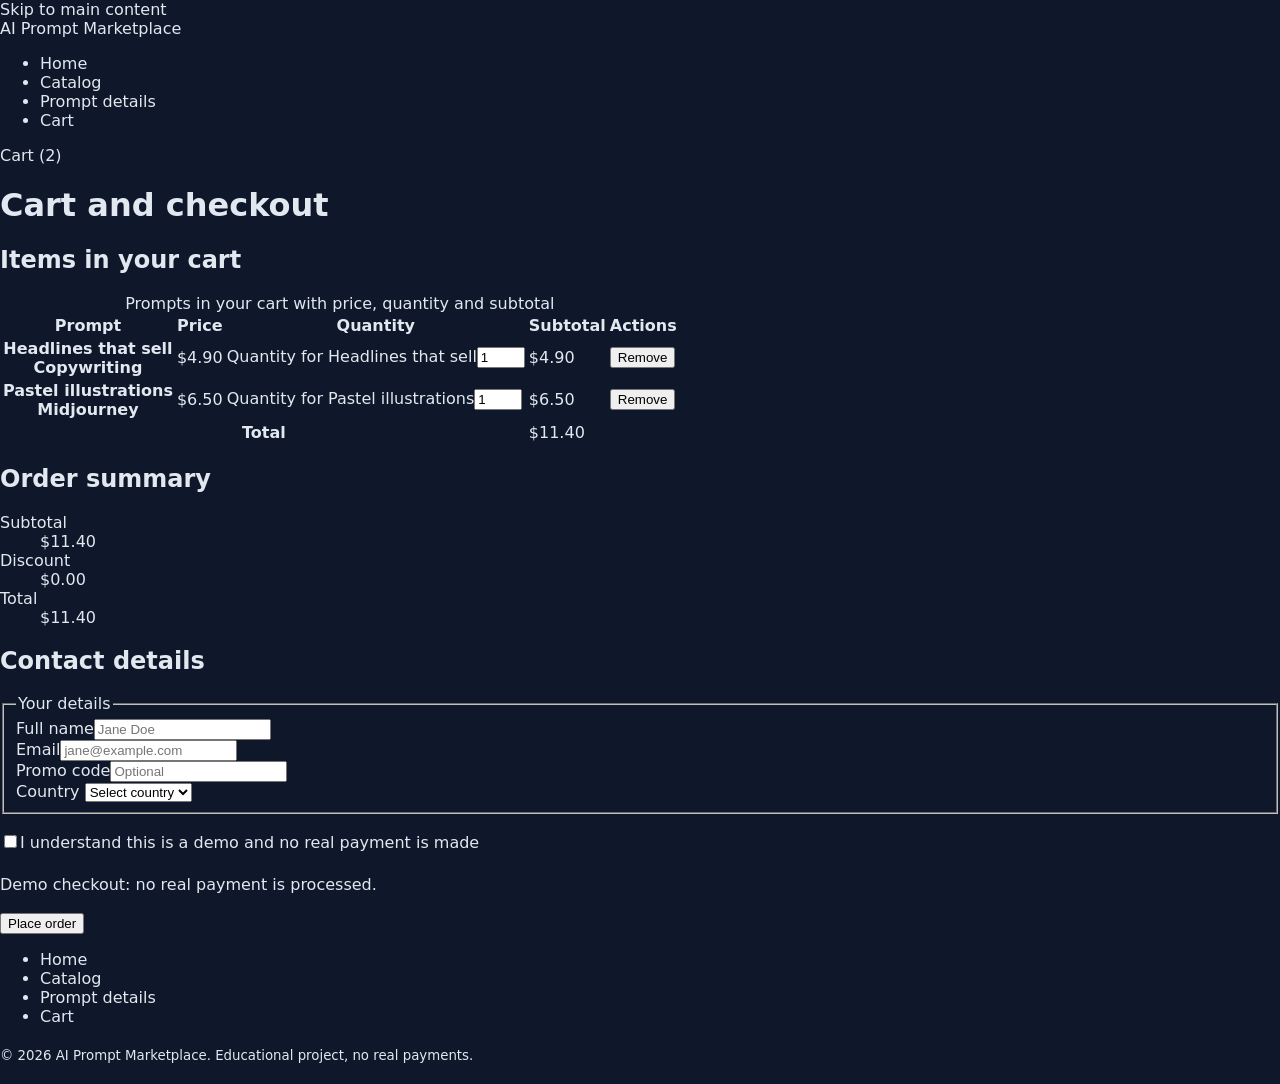
==== cart.html @ f9cf5b2d "Updates" ====
<!doctype html>
<html lang="en">
<head>
  <meta charset="UTF-8">
  <meta name="viewport" content="width=device-width, initial-scale=1">
  <title>Cart and checkout | AI Prompt Marketplace</title>
  <meta name="description" content="Review your cart and complete a demo checkout.">
  <script type="module" crossorigin src="./assets/main-BttJeVBb.js"></script>
  <link rel="stylesheet" crossorigin href="./assets/main-jgb10_rm.css">
</head>
<body class="page-cart">
  <a class="skip-link" href="#main" data-i18n="a11y.skip">Skip to main content</a>
  <header class="site-header">
  <div class="site-header__inner">
    <a class="site-header__logo" href="index.html" aria-label="AI Prompt Marketplace, home page">AI Prompt Marketplace</a>
    <nav class="main-nav" aria-label="Main">
      <ul class="main-nav__list">
        
        <li class="main-nav__item">
          <a class="main-nav__link" href="index.html" data-i18n="nav.home">Home</a>
        </li>
        
        <li class="main-nav__item">
          <a class="main-nav__link" href="catalog.html" data-i18n="nav.catalog">Catalog</a>
        </li>
        
        <li class="main-nav__item">
          <a class="main-nav__link" href="prompt.html" data-i18n="nav.prompt">Prompt details</a>
        </li>
        
        <li class="main-nav__item">
          <a class="main-nav__link" href="cart.html" data-i18n="nav.cart" aria-current="page">Cart</a>
        </li>
        
      </ul>
    </nav>
    <a class="site-header__cart" href="cart.html" aria-label="Cart, 2 items">Cart (<span data-cart-count>2</span>)</a>
  </div>
</header>


  
  <main id="main" class="page page--cart">
    <h1 class="page__title" data-i18n="cart.title">Cart and checkout</h1>
    <div class="checkout">
      <section class="cart" aria-labelledby="cart-title">
        <h2 class="cart__title" id="cart-title" data-i18n="cart.items">Items in your cart</h2>
        <table class="cart-table">
          <caption class="visually-hidden">Prompts in your cart with price, quantity and subtotal</caption>
          <thead>
            <tr><th scope="col">Prompt</th><th scope="col">Price</th><th scope="col">Quantity</th><th scope="col">Subtotal</th><th scope="col"><span class="visually-hidden">Actions</span></th></tr>
          </thead>
          <tbody>
            
            <tr class="cart-table__row">
              <th scope="row"><a class="cart-table__link" href="prompt.html?id=1">Headlines that sell</a><br><span class="cart-table__tag">Copywriting</span></th>
              <td>$4.90</td>
              <td><label class="visually-hidden" for="qty-1">Quantity for Headlines that sell</label><input class="form-field__input" id="qty-1" name="qty-1" type="number" min="1" max="99" value="1"></td>
              <td>$4.90</td>
              <td><button class="button button--small button--secondary" type="button" aria-label="Remove Headlines that sell from cart" data-i18n="cart.remove">Remove</button></td>
            </tr>
            
            <tr class="cart-table__row">
              <th scope="row"><a class="cart-table__link" href="prompt.html?id=2">Pastel illustrations</a><br><span class="cart-table__tag">Midjourney</span></th>
              <td>$6.50</td>
              <td><label class="visually-hidden" for="qty-2">Quantity for Pastel illustrations</label><input class="form-field__input" id="qty-2" name="qty-2" type="number" min="1" max="99" value="1"></td>
              <td>$6.50</td>
              <td><button class="button button--small button--secondary" type="button" aria-label="Remove Pastel illustrations from cart" data-i18n="cart.remove">Remove</button></td>
            </tr>
            
          </tbody>
          <tfoot>
            <tr><th scope="row" colspan="3">Total</th><td colspan="2">$11.40</td></tr>
          </tfoot>
        </table>
      </section>

      <aside class="summary" aria-labelledby="sum-title">
        <h2 class="summary__title" id="sum-title" data-i18n="cart.summary">Order summary</h2>
        <dl class="summary__list">
          <div class="summary__row"><dt>Subtotal</dt><dd>$11.40</dd></div>
          <div class="summary__row"><dt>Discount</dt><dd>$0.00</dd></div>
          <div class="summary__row summary__row--total"><dt>Total</dt><dd>$11.40</dd></div>
        </dl>
      </aside>

      <section class="contact" aria-labelledby="contact-title">
        <h2 class="contact__title" id="contact-title" data-i18n="cart.contact">Contact details</h2>
        <form class="checkout-form" action="cart.html" method="post">
          <fieldset class="form-fieldset">
            <legend class="form-fieldset__legend">Your details</legend>
            <div class="form-field"><label class="form-field__label" for="c-name" data-i18n="form.name">Full name</label><input class="form-field__input" id="c-name" name="name" type="text" placeholder="Jane Doe" autocomplete="name" required></div>
            <div class="form-field"><label class="form-field__label" for="c-email" data-i18n="form.email">Email</label><input class="form-field__input" id="c-email" name="email" type="email" placeholder="jane@example.com" autocomplete="email" required></div>
            <div class="form-field"><label class="form-field__label" for="c-promo" data-i18n="form.promo">Promo code</label><input class="form-field__input" id="c-promo" name="promo" type="text" placeholder="Optional"></div>
            <div class="form-field"><label class="form-field__label" for="c-country" data-i18n="form.country">Country</label>
              <select class="form-field__input" id="c-country" name="country" required><option value="">Select country</option><option>Ukraine</option><option>Poland</option><option>Germany</option><option>United States</option></select></div>
          </fieldset>
          <p class="form-check"><input class="form-check__input" id="c-terms" name="terms" type="checkbox" required><label class="form-check__label" for="c-terms">I understand this is a demo and no real payment is made</label></p>
          <p class="checkout-form__note" role="note" data-i18n="cart.demo">Demo checkout: no real payment is processed.</p>
          <button class="button button--primary" type="submit" data-i18n="cart.place">Place order</button>
        </form>
      </section>
    </div>
  </main>
  <footer class="site-footer">
  <nav class="footer-nav" aria-label="Footer">
    <ul class="footer-nav__list">
      <li class="footer-nav__item"><a class="footer-nav__link" href="index.html">Home</a></li><li class="footer-nav__item"><a class="footer-nav__link" href="catalog.html">Catalog</a></li><li class="footer-nav__item"><a class="footer-nav__link" href="prompt.html">Prompt details</a></li><li class="footer-nav__item"><a class="footer-nav__link" href="cart.html">Cart</a></li>
    </ul>
  </nav>
  <p class="site-footer__copy"><small data-i18n="footer.copy">&copy; 2026 AI Prompt Marketplace. Educational project, no real payments.</small></p>
</footer>

</body>
</html>
---- assets/main-jgb10_rm.css ----
*{box-sizing:border-box}html,body{margin:0;padding:0}body{background:#0f172a;color:#e2e8f0;font-family:system-ui,-apple-system,Segoe UI,Roboto,Arial,sans-serif;font-size:16px}a{color:inherit;text-decoration:none}img{display:block;max-width:100%;height:auto}h1{font-size:2rem}h2{font-size:1.5rem}p{font-size:1rem;line-height:1.6}.container{width:100%;max-width:1200px;margin-inline:auto;padding-inline:16px}.u-header{border-bottom:1px solid rgba(255,255,255,.1)}.u-nav{width:100%;max-width:1200px;margin-inline:auto;padding-inline:16px;display:flex;align-items:center;gap:16px;justify-content:space-between;padding-block:12px}.u-menu{display:flex;align-items:center;gap:12px;list-style:none;margin:0;padding:0}.u-footer{width:100%;max-width:1200px;margin-inline:auto;padding-inline:16px;padding:24px 0;border-top:1px solid rgba(255,255,255,.1);margin-top:40px}.home{width:100%;max-width:1200px;margin-inline:auto;padding-inline:16px;padding-block:24px}.home__title{margin-bottom:16px}.home__grid{display:grid;grid-template-columns:1fr;gap:12px}@media (min-width: 768px){.home__grid{grid-template-columns:repeat(2,1fr)}}@media (min-width: 1280px){.home__grid{grid-template-columns:repeat(3,1fr)}}.card{padding:16px;border:1px solid rgba(255,255,255,.08);border-radius:8px;background:#ffffff05}
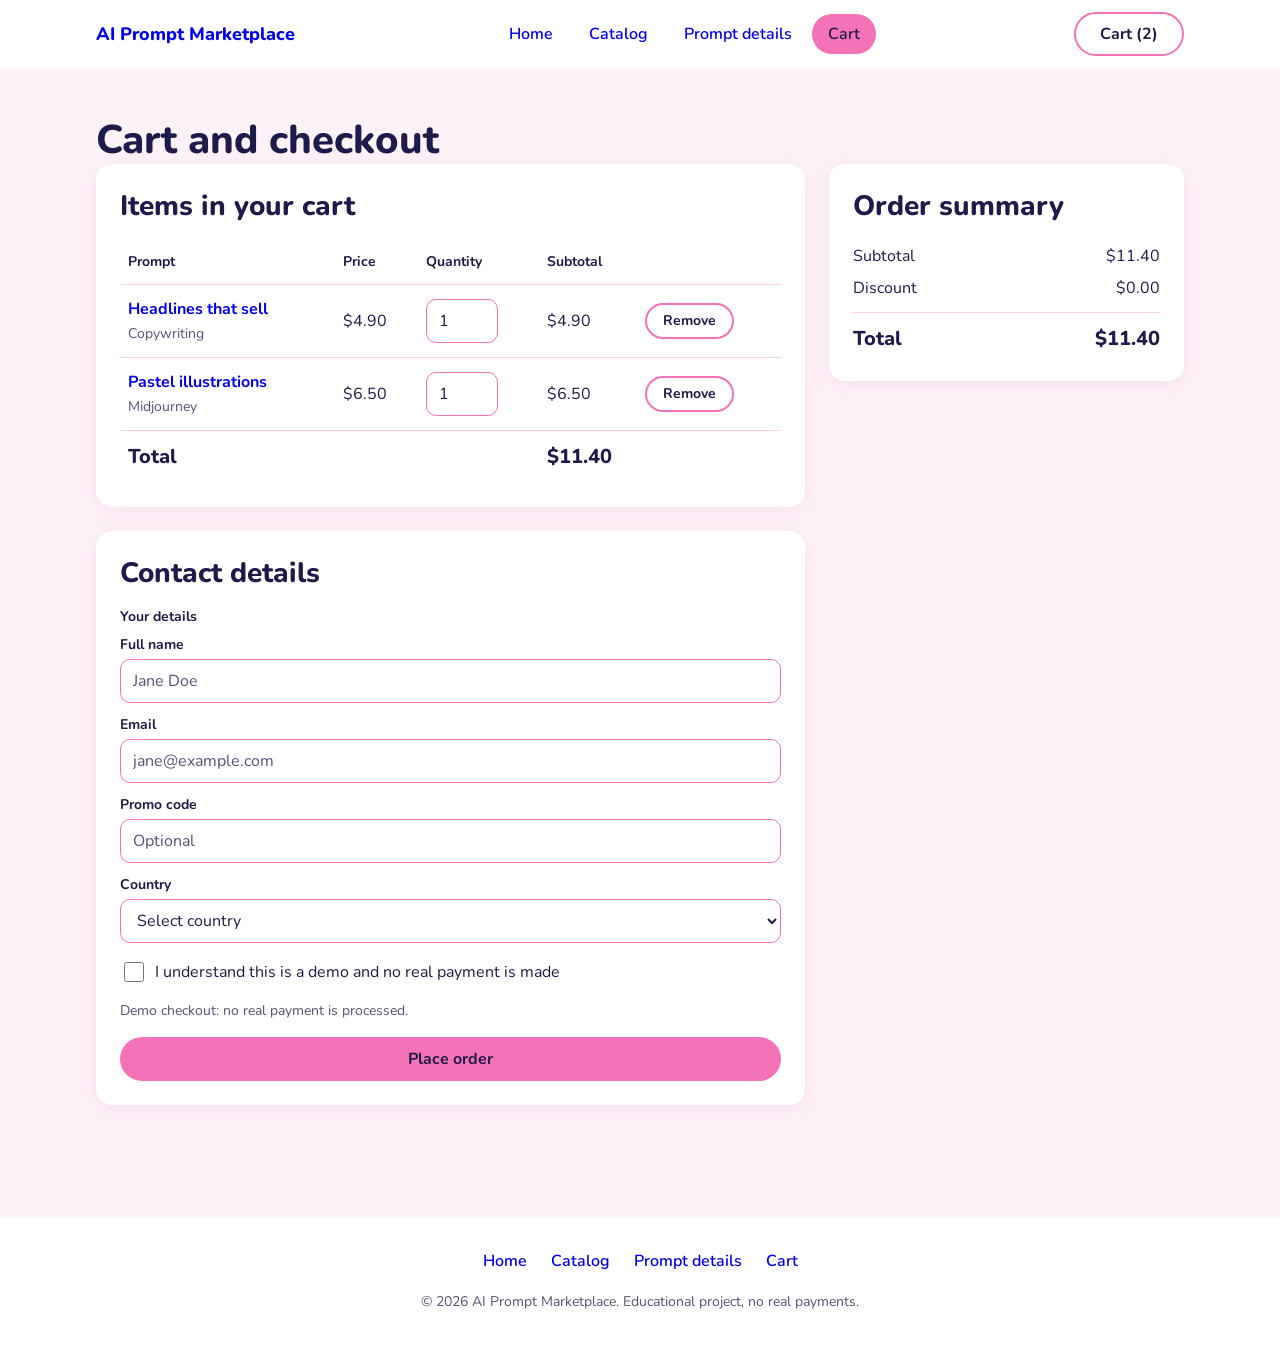
==== commit f43d3121: "Updates" ====
--- a/cart.html
+++ b/cart.html
@@ -6,8 +6,8 @@
   <meta name="viewport" content="width=device-width, initial-scale=1">
   <title>Cart and checkout | AI Prompt Marketplace</title>
   <meta name="description" content="Review your cart and complete a demo checkout.">
-  <script type="module" crossorigin src="./assets/main-BttJeVBb.js"></script>
-  <link rel="stylesheet" crossorigin href="./assets/main-jgb10_rm.css">
+  <script type="module" crossorigin src="./assets/main-CTeQUShq.js"></script>
+  <link rel="stylesheet" crossorigin href="./assets/main-AHT3iU0Q.css">
 </head>
 <body class="page-cart">
   <a class="skip-link" href="#main" data-i18n="a11y.skip">Skip to main content</a>
--- a/assets/main-AHT3iU0Q.css
+++ b/assets/main-AHT3iU0Q.css
@@ -0,0 +1 @@
+@import"https://fonts.googleapis.com/css2?family=Nunito:wght@400;600;700;800&display=swap";:root{--color-bg: #fdf2f8;--color-text: #1e1b4b;--color-accent: #f472b6;--color-surface: #ffffff;--color-accent-hover: #f9a8d4;--color-on-accent: #1e1b4b;--color-muted: rgb(33.6274509804%, 31.6666666667%, 46.3725490196%);--color-line: rgb(98.4901960784%, 80.6470588235%, 89.9803921569%);--color-tint: rgb(99.0509803922%, 87.8352941176%, 93.7019607843%);--font-family: Nunito, system-ui, -apple-system, Segoe UI, sans-serif}[data-theme=dark]{--color-bg: #1e1b4b;--color-text: #fdf2f8;--color-surface: rgb(22.3529411765%, 21.3176470588%, 37.8823529412%);--color-muted: rgb(77.3529411765%, 73.8235294118%, 80.2941176471%);--color-line: rgb(41.137254902%, 22.5294117647%, 44.0980392157%);--color-tint: rgb(32.7450980392%, 19.1176470588%, 39.9019607843%)}*,*:before,*:after{box-sizing:border-box}html{-webkit-text-size-adjust:100%;scroll-behavior:smooth}body,h1,h2,h3,p,figure,dl,dd,ol,ul{margin:0}ul[class],ol[class]{padding:0;list-style:none}img,picture{display:block;max-width:100%}button,input,select,textarea{font:inherit;color:inherit}table{width:100%;border-collapse:collapse}body{display:flex;flex-direction:column;min-height:100vh;background:var(--color-bg);color:var(--color-text);font-family:var(--font-family);font-size:1rem;line-height:1.5rem;font-weight:400}main{flex:1}h1{font-size:2rem;line-height:2.5rem;font-weight:800}@media (min-width: 1280px){h1{font-size:2.5rem;line-height:3rem}}h2{font-size:1.5rem;line-height:2rem;font-weight:800}@media (min-width: 1280px){h2{font-size:1.75rem;line-height:2.25rem}}h3{font-size:1.125rem;line-height:1.5rem;font-weight:800}small{color:var(--color-muted);font-size:.875rem;line-height:1.25rem;font-weight:400}pre,code{font-family:ui-monospace,Menlo,Consolas,monospace}:focus-visible{outline:3px solid var(--color-text);outline-offset:2px}.container{width:100%;max-width:1440px;margin-inline:auto;padding-inline:16px}@media (min-width: 768px){.container{padding-inline:32px}}@media (min-width: 1280px){.container{padding-inline:96px}}.row{--gutter: 16px;display:flex;flex-wrap:wrap;margin-inline:calc(var(--gutter) / -2);row-gap:var(--gutter)}@media (min-width: 768px){.row{--gutter: 24px}}@media (min-width: 1280px){.row{--gutter: 24px}}.col-1{flex:0 0 8.3333333333%;max-width:8.3333333333%;min-width:0;padding-inline:calc(var(--gutter) / 2)}.col-2{flex:0 0 16.6666666667%;max-width:16.6666666667%;min-width:0;padding-inline:calc(var(--gutter) / 2)}.col-3{flex:0 0 25%;max-width:25%;min-width:0;padding-inline:calc(var(--gutter) / 2)}.col-4{flex:0 0 33.3333333333%;max-width:33.3333333333%;min-width:0;padding-inline:calc(var(--gutter) / 2)}.col-5{flex:0 0 41.6666666667%;max-width:41.6666666667%;min-width:0;padding-inline:calc(var(--gutter) / 2)}.col-6{flex:0 0 50%;max-width:50%;min-width:0;padding-inline:calc(var(--gutter) / 2)}.col-7{flex:0 0 58.3333333333%;max-width:58.3333333333%;min-width:0;padding-inline:calc(var(--gutter) / 2)}.col-8{flex:0 0 66.6666666667%;max-width:66.6666666667%;min-width:0;padding-inline:calc(var(--gutter) / 2)}.col-9{flex:0 0 75%;max-width:75%;min-width:0;padding-inline:calc(var(--gutter) / 2)}.col-10{flex:0 0 83.3333333333%;max-width:83.3333333333%;min-width:0;padding-inline:calc(var(--gutter) / 2)}.col-11{flex:0 0 91.6666666667%;max-width:91.6666666667%;min-width:0;padding-inline:calc(var(--gutter) / 2)}.col-12{flex:0 0 100%;max-width:100%;min-width:0;padding-inline:calc(var(--gutter) / 2)}@media (min-width: 768px){.col-md-1{flex:0 0 8.3333333333%;max-width:8.3333333333%;min-width:0;padding-inline:calc(var(--gutter) / 2)}.col-md-2{flex:0 0 16.6666666667%;max-width:16.6666666667%;min-width:0;padding-inline:calc(var(--gutter) / 2)}.col-md-3{flex:0 0 25%;max-width:25%;min-width:0;padding-inline:calc(var(--gutter) / 2)}.col-md-4{flex:0 0 33.3333333333%;max-width:33.3333333333%;min-width:0;padding-inline:calc(var(--gutter) / 2)}.col-md-5{flex:0 0 41.6666666667%;max-width:41.6666666667%;min-width:0;padding-inline:calc(var(--gutter) / 2)}.col-md-6{flex:0 0 50%;max-width:50%;min-width:0;padding-inline:calc(var(--gutter) / 2)}.col-md-7{flex:0 0 58.3333333333%;max-width:58.3333333333%;min-width:0;padding-inline:calc(var(--gutter) / 2)}.col-md-8{flex:0 0 66.6666666667%;max-width:66.6666666667%;min-width:0;padding-inline:calc(var(--gutter) / 2)}.col-md-9{flex:0 0 75%;max-width:75%;min-width:0;padding-inline:calc(var(--gutter) / 2)}.col-md-10{flex:0 0 83.3333333333%;max-width:83.3333333333%;min-width:0;padding-inline:calc(var(--gutter) / 2)}.col-md-11{flex:0 0 91.6666666667%;max-width:91.6666666667%;min-width:0;padding-inline:calc(var(--gutter) / 2)}.col-md-12{flex:0 0 100%;max-width:100%;min-width:0;padding-inline:calc(var(--gutter) / 2)}}@media (min-width: 1280px){.col-lg-1{flex:0 0 8.3333333333%;max-width:8.3333333333%;min-width:0;padding-inline:calc(var(--gutter) / 2)}.col-lg-2{flex:0 0 16.6666666667%;max-width:16.6666666667%;min-width:0;padding-inline:calc(var(--gutter) / 2)}.col-lg-3{flex:0 0 25%;max-width:25%;min-width:0;padding-inline:calc(var(--gutter) / 2)}.col-lg-4{flex:0 0 33.3333333333%;max-width:33.3333333333%;min-width:0;padding-inline:calc(var(--gutter) / 2)}.col-lg-5{flex:0 0 41.6666666667%;max-width:41.6666666667%;min-width:0;padding-inline:calc(var(--gutter) / 2)}.col-lg-6{flex:0 0 50%;max-width:50%;min-width:0;padding-inline:calc(var(--gutter) / 2)}.col-lg-7{flex:0 0 58.3333333333%;max-width:58.3333333333%;min-width:0;padding-inline:calc(var(--gutter) / 2)}.col-lg-8{flex:0 0 66.6666666667%;max-width:66.6666666667%;min-width:0;padding-inline:calc(var(--gutter) / 2)}.col-lg-9{flex:0 0 75%;max-width:75%;min-width:0;padding-inline:calc(var(--gutter) / 2)}.col-lg-10{flex:0 0 83.3333333333%;max-width:83.3333333333%;min-width:0;padding-inline:calc(var(--gutter) / 2)}.col-lg-11{flex:0 0 91.6666666667%;max-width:91.6666666667%;min-width:0;padding-inline:calc(var(--gutter) / 2)}.col-lg-12{flex:0 0 100%;max-width:100%;min-width:0;padding-inline:calc(var(--gutter) / 2)}}.skip-link{position:absolute;top:.5rem;left:1rem;z-index:200;padding:.5rem 1rem;border-radius:10px;background:var(--color-text);color:var(--color-bg);transform:translateY(-200%)}.skip-link:focus{transform:none}.site-header{position:sticky;top:0;z-index:100;background:var(--color-surface)}.site-header__inner{display:flex;flex-direction:row;justify-content:space-between;align-items:center;flex-wrap:wrap;gap:.5rem 1rem;padding-block:.75rem;width:100%;max-width:1440px;margin-inline:auto;padding-inline:16px}@media (min-width: 768px){.site-header__inner{padding-inline:32px}}@media (min-width: 1280px){.site-header__inner{padding-inline:96px}}.site-header__logo{text-decoration:none;font-size:1.125rem;line-height:1.5rem;font-weight:800}.site-header__cart{display:inline-flex;align-items:center;justify-content:center;min-height:2.75rem;padding:0 1.5rem;border:2px solid transparent;border-radius:999px;font-weight:700;text-decoration:none;cursor:pointer;transition:background-color .2s ease,border-color .2s ease}.site-header__cart:focus-visible{outline:3px solid var(--color-text);outline-offset:2px}.site-header__cart{background:transparent;border-color:var(--color-accent);color:var(--color-text)}.site-header__cart:hover{background:var(--color-accent-hover)}.main-nav{order:3;width:100%;overflow-x:auto}@media (min-width: 768px){.main-nav{order:0;width:auto;overflow:visible}}.main-nav__list{display:flex;flex-direction:row;justify-content:flex-start;align-items:center;flex-wrap:nowrap;gap:.25rem}.main-nav__link{display:block;padding:.5rem 1rem;border-radius:999px;font-weight:600;text-decoration:none;white-space:nowrap;transition:background-color .2s ease}.main-nav__link:hover{background:var(--color-tint)}.main-nav__link[aria-current=page]{background:var(--color-accent);color:var(--color-on-accent)}.site-footer{margin-top:clamp(2rem,1.2173913043rem + 3.4782608696vw,4rem);padding-block:2rem;background:var(--color-surface);text-align:center}.site-footer__copy{margin-top:1rem}.footer-nav__list{display:flex;flex-direction:row;justify-content:center;align-items:center;flex-wrap:wrap;gap:.5rem 1.5rem}.footer-nav__link{font-weight:600;text-decoration:none}.footer-nav__link:hover{text-decoration:underline}.page{padding-block:clamp(1.5rem,.9130434783rem + 2.6086956522vw,3rem);width:100%;max-width:1440px;margin-inline:auto;padding-inline:16px}@media (min-width: 768px){.page{padding-inline:32px}}@media (min-width: 1280px){.page{padding-inline:96px}}.page__header{margin-bottom:2rem}.page__title{font-size:2rem;line-height:2.5rem;font-weight:800}@media (min-width: 1280px){.page__title{font-size:2.5rem;line-height:3rem}}.page__lead{color:var(--color-muted)}.section{margin-top:clamp(2rem,1.2173913043rem + 3.4782608696vw,4rem)}.section__title{margin-bottom:1.5rem}.section__more{margin-top:1.5rem}.section__link{font-weight:700}.button{display:inline-flex;align-items:center;justify-content:center;min-height:2.75rem;padding:0 1.5rem;border:2px solid transparent;border-radius:999px;font-weight:700;text-decoration:none;cursor:pointer;transition:background-color .2s ease,border-color .2s ease}.button:focus-visible{outline:3px solid var(--color-text);outline-offset:2px}.button{background:var(--color-accent);color:var(--color-on-accent)}.button:hover{background:var(--color-accent-hover)}.button{font-size:1rem;line-height:1.5rem;font-weight:400;font-weight:700}.button--secondary{background:transparent;border-color:var(--color-accent);color:var(--color-text)}.button--secondary:hover{background:var(--color-accent-hover)}.button--small{min-height:2.25rem;padding:0 1rem;font-size:.875rem;line-height:1.25rem;font-weight:700}.picture{display:block}.picture__img{display:block;width:100%;height:auto;aspect-ratio:3/2;object-fit:cover;border-radius:12px;background:var(--color-tint)}.prompt-list{--gutter: 16px;display:flex;flex-wrap:wrap;margin-inline:calc(var(--gutter) / -2);row-gap:var(--gutter)}@media (min-width: 768px){.prompt-list{--gutter: 24px}}@media (min-width: 1280px){.prompt-list{--gutter: 24px}}.prompt-list__item{display:flex;flex:0 0 100%;max-width:100%;min-width:0;padding-inline:calc(var(--gutter) / 2)}@media (min-width: 768px){.prompt-list__item{flex:0 0 50%;max-width:50%;min-width:0;padding-inline:calc(var(--gutter) / 2)}}@media (min-width: 1280px){.prompt-list__item{flex:0 0 33.3333333333%;max-width:33.3333333333%;min-width:0;padding-inline:calc(var(--gutter) / 2)}}.prompt-list__item:nth-child(2) .prompt-card{animation-delay:.1s}.prompt-list__item:nth-child(3) .prompt-card{animation-delay:.2s}.prompt-card{background:var(--color-surface);border-radius:16px;box-shadow:0 4px 18px #f472b626;transition:transform .2s ease,box-shadow .2s ease}.prompt-card:hover{transform:translateY(-4px)}.prompt-card{animation:appear .4s ease-out 0s both;display:flex;flex-direction:column;gap:.75rem;width:100%;padding:1rem}.prompt-card__media{margin:0}.prompt-card__body{display:flex;flex-direction:column;justify-content:flex-start;align-items:stretch;flex-wrap:nowrap;gap:.5rem;flex:1}.prompt-card__tag{align-self:flex-start;display:inline-block;padding:.25rem .75rem;border-radius:999px;background:var(--color-tint);font-size:.75rem;line-height:1rem;font-weight:700}.prompt-card__title{font-size:1.125rem;line-height:1.5rem;font-weight:800}.prompt-card__link{text-decoration:none}.prompt-card__link:hover{text-decoration:underline}.prompt-card__author{color:var(--color-muted);font-size:.875rem;line-height:1.25rem;font-weight:400}.prompt-card__rating{font-size:.875rem;line-height:1.25rem;font-weight:700}.prompt-card__footer{display:flex;flex-direction:row;justify-content:space-between;align-items:center;flex-wrap:wrap;gap:.75rem;margin-top:auto;padding-top:.5rem}.prompt-card__price{font-size:1.25rem;line-height:1.75rem;font-weight:800}.form-field{display:flex;flex-direction:column;justify-content:flex-start;align-items:stretch;flex-wrap:nowrap;gap:.25rem}.form-field__label{font-size:.875rem;line-height:1.25rem;font-weight:700}.form-field__input{width:100%;min-height:2.75rem;padding:.5rem .75rem;border:1.5px solid var(--color-accent);border-radius:10px;background:var(--color-surface);color:var(--color-text)}.form-field__input::placeholder{color:var(--color-muted)}.form-field__input:focus-visible{outline:3px solid var(--color-text);outline-offset:2px;border-color:var(--color-text)}.form-fieldset{display:flex;flex-direction:column;justify-content:flex-start;align-items:stretch;flex-wrap:nowrap;gap:.75rem;min-width:0;margin:0;padding:0;border:0}.form-fieldset__legend{margin-bottom:.5rem;padding:0;font-size:.875rem;line-height:1.25rem;font-weight:700}.form-check{display:flex;flex-direction:row;justify-content:flex-start;align-items:center;flex-wrap:nowrap;gap:.5rem}.form-check__input{width:1.25rem;height:1.25rem;accent-color:var(--color-accent)}.specs th,.specs td,.cart-table th,.cart-table td{padding:.75rem .5rem;border-bottom:1px solid var(--color-line);text-align:left;vertical-align:middle}.specs th[scope=row]{width:40%;color:var(--color-muted)}.cart-table{min-width:35rem}.cart-table thead th{font-size:.875rem;line-height:1.25rem;font-weight:700}.cart-table tfoot th,.cart-table tfoot td{border-bottom:0;font-size:1.25rem;line-height:1.75rem;font-weight:800}.cart-table input[type=number]{width:4.5rem}.cart-table__link{font-weight:700;text-decoration:none}.cart-table__link:hover{text-decoration:underline}.cart-table__tag{color:var(--color-muted);font-size:.875rem;line-height:1.25rem;font-weight:400}.breadcrumbs{margin-bottom:1.5rem}.breadcrumbs__list{display:flex;flex-direction:row;justify-content:flex-start;align-items:center;flex-wrap:wrap;gap:.5rem;color:var(--color-muted);font-size:.875rem;line-height:1.25rem;font-weight:400}.breadcrumbs__item+.breadcrumbs__item:before{content:"/";margin-right:.5rem}.breadcrumbs__link{text-decoration:none}.breadcrumbs__link:hover{text-decoration:underline}.pagination{margin-top:2rem}.pagination__list{display:flex;flex-direction:row;justify-content:center;align-items:center;flex-wrap:wrap;gap:.5rem}.pagination__link{display:inline-flex;align-items:center;justify-content:center;min-height:2.75rem;padding:0 1.5rem;border:2px solid transparent;border-radius:999px;font-weight:700;text-decoration:none;cursor:pointer;transition:background-color .2s ease,border-color .2s ease}.pagination__link:focus-visible{outline:3px solid var(--color-text);outline-offset:2px}.pagination__link{background:transparent;border-color:var(--color-accent);color:var(--color-text)}.pagination__link:hover{background:var(--color-accent-hover)}.pagination__link{min-width:2.75rem;padding:0 .75rem}.pagination__link[aria-current=page]{background:var(--color-accent)}.code-block{margin:0;padding:1rem;overflow-x:auto;border-radius:12px;background:var(--color-text);color:var(--color-bg);font-size:.875rem;line-height:1.25rem;font-weight:400}.review{margin-top:1rem;padding-top:1rem;border-top:1px solid var(--color-line)}.review__author{font-size:.875rem;line-height:1.25rem;font-weight:700}.review__rating,.review__date{color:var(--color-muted);font-size:.875rem;line-height:1.25rem;font-weight:400}.review__text{margin-block:.25rem}.hero{--gutter: 16px;display:flex;flex-wrap:wrap;margin-inline:calc(var(--gutter) / -2);row-gap:var(--gutter)}@media (min-width: 768px){.hero{--gutter: 24px}}@media (min-width: 1280px){.hero{--gutter: 24px}}.hero{align-items:center;padding-block:clamp(.5rem,-.4782608696rem + 4.347826087vw,3rem)}.hero__content{flex:0 0 100%;max-width:100%;min-width:0;padding-inline:calc(var(--gutter) / 2);animation:slide-in .6s ease-out 0s both}@media (min-width: 1280px){.hero__content{flex:0 0 58.3333333333%;max-width:58.3333333333%;min-width:0;padding-inline:calc(var(--gutter) / 2)}}.hero__media{flex:0 0 100%;max-width:100%;min-width:0;padding-inline:calc(var(--gutter) / 2);animation:fade .8s ease-out 0s both;margin:0}@media (min-width: 1280px){.hero__media{flex:0 0 41.6666666667%;max-width:41.6666666667%;min-width:0;padding-inline:calc(var(--gutter) / 2)}}.hero__title{margin-bottom:1rem;font-size:2rem;line-height:2.5rem;font-weight:800}@media (min-width: 1280px){.hero__title{font-size:3.5rem;line-height:4rem}}.hero__text{max-width:52ch;margin-bottom:1.5rem;color:var(--color-muted);font-size:1.125rem;line-height:1.75rem;font-weight:400}.hero__actions{display:flex;flex-direction:row;justify-content:flex-start;align-items:center;flex-wrap:wrap;gap:.75rem}.features{--gutter: 16px;display:flex;flex-wrap:wrap;margin-inline:calc(var(--gutter) / -2);row-gap:var(--gutter)}@media (min-width: 768px){.features{--gutter: 24px}}@media (min-width: 1280px){.features{--gutter: 24px}}.features__item{display:flex;flex:0 0 100%;max-width:100%;min-width:0;padding-inline:calc(var(--gutter) / 2)}@media (min-width: 1280px){.features__item{flex:0 0 33.3333333333%;max-width:33.3333333333%;min-width:0;padding-inline:calc(var(--gutter) / 2)}}.feature{background:var(--color-surface);border-radius:16px;box-shadow:0 4px 18px #f472b626;width:100%;padding:1.5rem}.feature__title{margin-bottom:.5rem}.feature__text{color:var(--color-muted)}.newsletter{background:var(--color-surface);border-radius:24px;box-shadow:0 4px 18px #f472b626;margin-top:clamp(2rem,1.2173913043rem + 3.4782608696vw,4rem);padding:1.5rem}.newsletter__title{margin-bottom:1rem}.newsletter__form{display:grid;grid-template-columns:repeat(1,minmax(0,1fr));gap:.75rem;align-items:center}@media (min-width: 768px){.newsletter__form{grid-template-columns:auto minmax(0,1fr) auto}}.catalog{--gutter: 16px;display:flex;flex-wrap:wrap;margin-inline:calc(var(--gutter) / -2);row-gap:var(--gutter)}@media (min-width: 768px){.catalog{--gutter: 24px}}@media (min-width: 1280px){.catalog{--gutter: 24px}}.catalog{align-items:flex-start}.filters{flex:0 0 100%;max-width:100%;min-width:0;padding-inline:calc(var(--gutter) / 2)}@media (min-width: 1280px){.filters{flex:0 0 25%;max-width:25%;min-width:0;padding-inline:calc(var(--gutter) / 2)}}.filters__title{margin-bottom:.75rem}.filters__form{background:var(--color-surface);border-radius:16px;box-shadow:0 4px 18px #f472b626;display:flex;flex-direction:column;justify-content:flex-start;align-items:stretch;flex-wrap:nowrap;gap:1rem;padding:1.5rem}.results{flex:0 0 100%;max-width:100%;min-width:0;padding-inline:calc(var(--gutter) / 2)}@media (min-width: 1280px){.results{flex:0 0 75%;max-width:75%;min-width:0;padding-inline:calc(var(--gutter) / 2)}}.results__toolbar{display:flex;flex-direction:row;justify-content:space-between;align-items:center;flex-wrap:wrap;gap:.75rem;margin-bottom:1.5rem}.results__toolbar select{width:auto}.results__count{font-size:.875rem;line-height:1.25rem;font-weight:700}.details{display:grid;grid-template-columns:repeat(1,minmax(0,1fr));gap:1.5rem}@media (min-width: 1280px){.details{grid-template-columns:minmax(0,7fr) minmax(0,5fr);gap:2rem;align-items:start}}.product{display:flex;flex-direction:column;justify-content:flex-start;align-items:stretch;flex-wrap:nowrap;gap:1.5rem}.product__media{margin:0}.product__tag{margin-bottom:.5rem;display:inline-block;padding:.25rem .75rem;border-radius:999px;background:var(--color-tint);font-size:.75rem;line-height:1rem;font-weight:700}.product__title{font-size:2rem;line-height:2.5rem;font-weight:800}@media (min-width: 1280px){.product__title{font-size:2.5rem;line-height:3rem}}.product__meta,.product__rating{color:var(--color-muted)}.product__subtitle{margin-bottom:.75rem}.product__list{margin:0;padding-left:1.5rem}.product__offer{position:absolute!important;width:1px;height:1px;margin:-1px;padding:0;overflow:hidden;clip-path:inset(50%);white-space:nowrap;border:0}.buy-box{background:var(--color-surface);border-radius:24px;box-shadow:0 4px 18px #f472b626;display:flex;flex-direction:column;justify-content:flex-start;align-items:stretch;flex-wrap:nowrap;gap:.75rem;padding:1.5rem}@media (min-width: 1280px){.buy-box{position:sticky;top:4rem}}.buy-box__price{font-size:2rem;line-height:2.5rem;font-weight:800}@media (min-width: 1280px){.buy-box__price{font-size:2.5rem;line-height:3rem}}.buy-box__note{color:var(--color-muted)}.buy-box__form,.buy-box__back{display:grid}.checkout{display:grid;gap:1.5rem;grid-template-columns:minmax(0,1fr);grid-template-areas:"cart" "contact" "summary"}@media (min-width: 1280px){.checkout{grid-template-columns:minmax(0,2fr) minmax(0,1fr);grid-template-areas:"cart summary" "contact .";align-items:start}}.cart,.contact,.summary{background:var(--color-surface);border-radius:16px;box-shadow:0 4px 18px #f472b626;padding:1.5rem}.cart{grid-area:cart;overflow-x:auto}.cart__title{margin-bottom:1rem}.contact{grid-area:contact}.contact__title{margin-bottom:1rem}.checkout-form{display:flex;flex-direction:column;justify-content:flex-start;align-items:stretch;flex-wrap:nowrap;gap:1rem}.checkout-form__note{color:var(--color-muted);font-size:.875rem;line-height:1.25rem;font-weight:400}.summary{grid-area:summary}.summary__title{margin-bottom:1rem}.summary__row{display:flex;flex-direction:row;justify-content:space-between;align-items:center;flex-wrap:nowrap;gap:0;padding-block:.25rem}.summary__row--total{margin-top:.5rem;padding-top:.75rem;border-top:1px solid var(--color-line);font-size:1.25rem;line-height:1.75rem;font-weight:800}@keyframes appear{0%{opacity:0;transform:translateY(12px) scale(.98)}to{opacity:1;transform:none}}@keyframes fade{0%{opacity:0}to{opacity:1}}@keyframes slide-in{0%{opacity:0;transform:translate(-24px)}to{opacity:1;transform:none}}.anim-appear{animation:appear .4s ease-out 0s both}.anim-fade{animation:fade .6s ease-out 0s both}.anim-slide{animation:slide-in .5s ease-out 0s both}.anim-delay-1{animation-delay:.1s}.anim-delay-2{animation-delay:.2s}.anim-delay-3{animation-delay:.3s}.anim-delay-4{animation-delay:.4s}@media (prefers-reduced-motion: reduce){*,*:before,*:after{animation-duration:.01ms!important;animation-delay:0ms!important;animation-iteration-count:1!important;transition-duration:.01ms!important;scroll-behavior:auto!important}}.u-mt-0{margin-top:0rem!important}.u-mb-0{margin-bottom:0rem!important}.u-mx-0{margin-inline:0rem!important}.u-pt-0{padding-top:0rem!important}.u-pb-0{padding-bottom:0rem!important}.u-px-0{padding-inline:0rem!important}.u-mt-1{margin-top:.25rem!important}.u-mb-1{margin-bottom:.25rem!important}.u-mx-1{margin-inline:.25rem!important}.u-pt-1{padding-top:.25rem!important}.u-pb-1{padding-bottom:.25rem!important}.u-px-1{padding-inline:.25rem!important}.u-mt-2{margin-top:.5rem!important}.u-mb-2{margin-bottom:.5rem!important}.u-mx-2{margin-inline:.5rem!important}.u-pt-2{padding-top:.5rem!important}.u-pb-2{padding-bottom:.5rem!important}.u-px-2{padding-inline:.5rem!important}.u-mt-3{margin-top:.75rem!important}.u-mb-3{margin-bottom:.75rem!important}.u-mx-3{margin-inline:.75rem!important}.u-pt-3{padding-top:.75rem!important}.u-pb-3{padding-bottom:.75rem!important}.u-px-3{padding-inline:.75rem!important}.u-mt-4{margin-top:1rem!important}.u-mb-4{margin-bottom:1rem!important}.u-mx-4{margin-inline:1rem!important}.u-pt-4{padding-top:1rem!important}.u-pb-4{padding-bottom:1rem!important}.u-px-4{padding-inline:1rem!important}.u-mt-5{margin-top:1.5rem!important}.u-mb-5{margin-bottom:1.5rem!important}.u-mx-5{margin-inline:1.5rem!important}.u-pt-5{padding-top:1.5rem!important}.u-pb-5{padding-bottom:1.5rem!important}.u-px-5{padding-inline:1.5rem!important}.u-mt-6{margin-top:2rem!important}.u-mb-6{margin-bottom:2rem!important}.u-mx-6{margin-inline:2rem!important}.u-pt-6{padding-top:2rem!important}.u-pb-6{padding-bottom:2rem!important}.u-px-6{padding-inline:2rem!important}.u-mt-7{margin-top:3rem!important}.u-mb-7{margin-bottom:3rem!important}.u-mx-7{margin-inline:3rem!important}.u-pt-7{padding-top:3rem!important}.u-pb-7{padding-bottom:3rem!important}.u-px-7{padding-inline:3rem!important}.u-mt-8{margin-top:4rem!important}.u-mb-8{margin-bottom:4rem!important}.u-mx-8{margin-inline:4rem!important}.u-pt-8{padding-top:4rem!important}.u-pb-8{padding-bottom:4rem!important}.u-px-8{padding-inline:4rem!important}.visually-hidden,.u-sr-only{position:absolute!important;width:1px;height:1px;margin:-1px;padding:0;overflow:hidden;clip-path:inset(50%);white-space:nowrap;border:0}.u-hidden{display:none!important}@media (max-width: 767px){.u-hide-below-md{display:none!important}}@media (min-width: 768px){.u-hide-md-up{display:none!important}}@media (min-width: 1280px){.u-hide-lg-up{display:none!important}}@page{margin:1.5cm}@media print{*,*:before,*:after{background:#fff!important;color:#000!important;box-shadow:none!important}.site-header__cart,.main-nav,.footer-nav,.button,.filters,.pagination,.newsletter,.skip-link,.buy-box__form{display:none!important}a[href]:after{content:" (" attr(href) ")";font-size:.8em}a[href^="#"]:after{content:""}.prompt-card,.review,tr{break-inside:avoid}}
